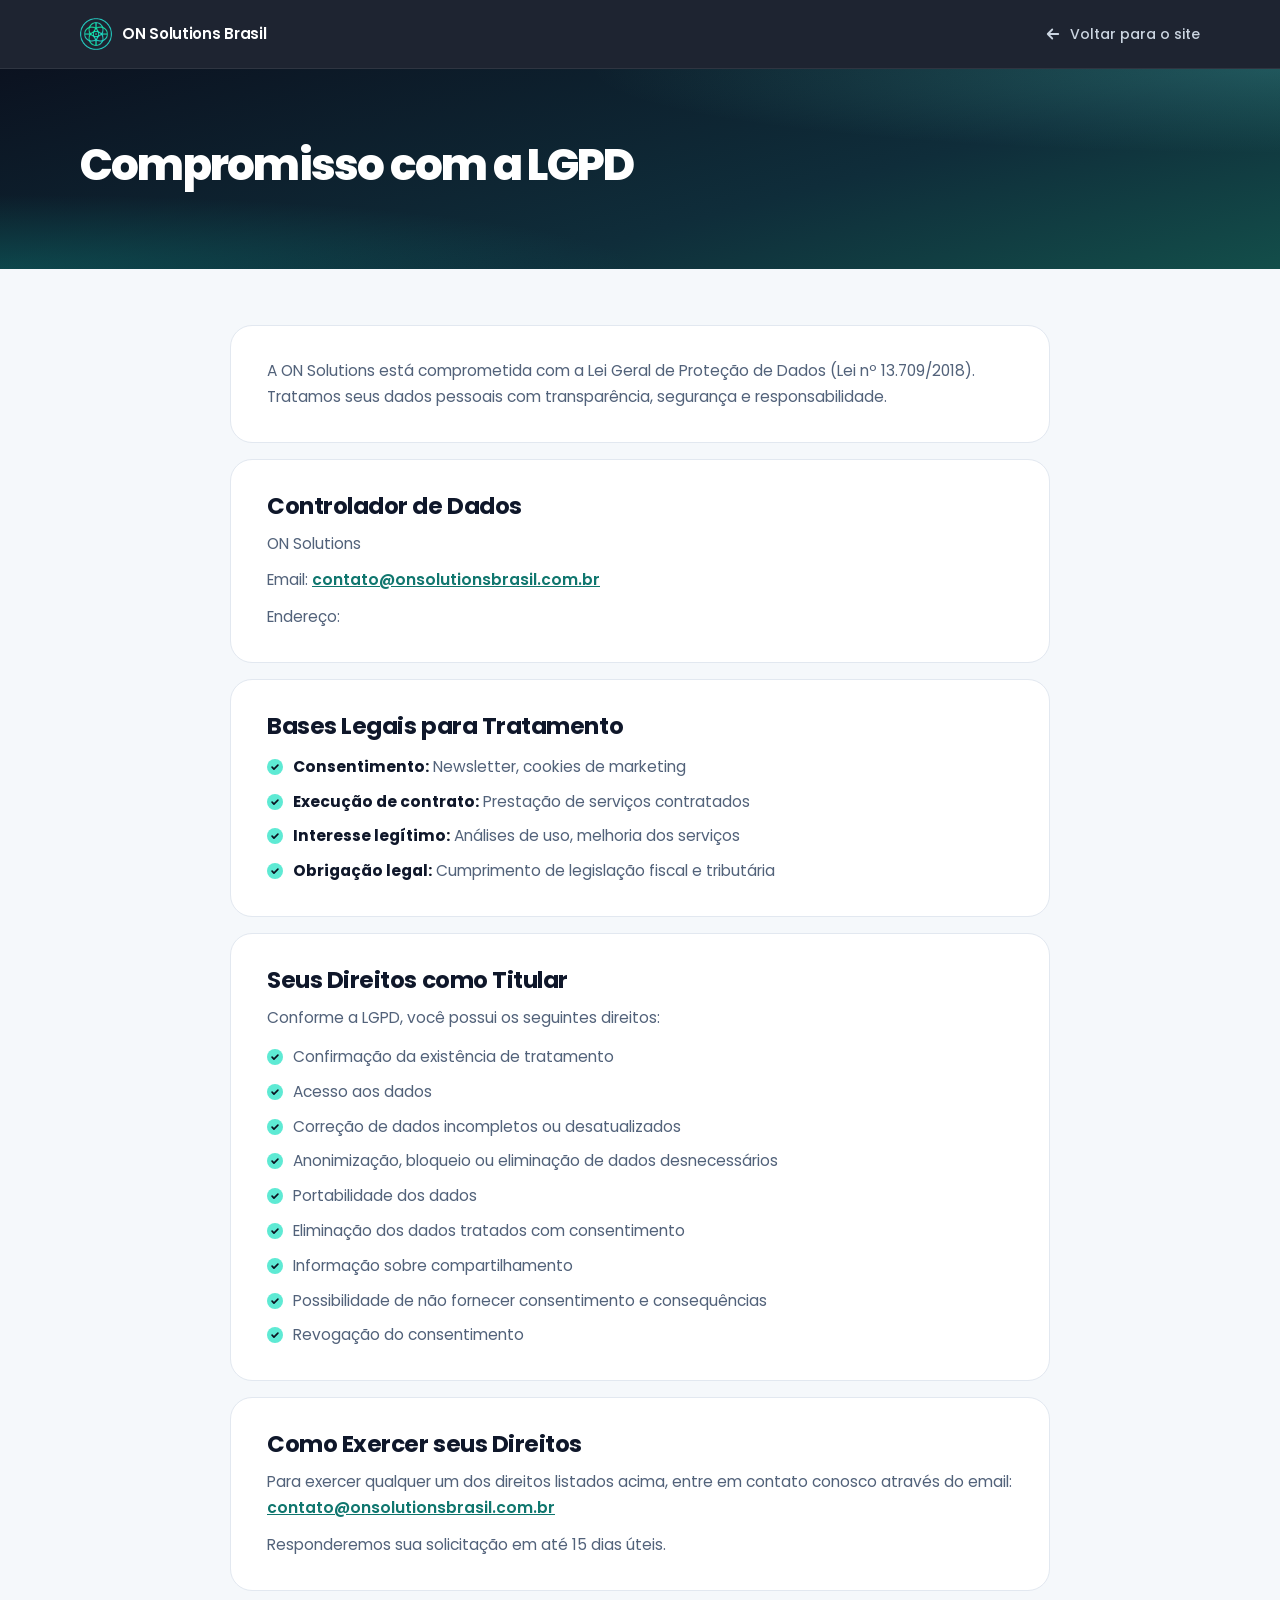
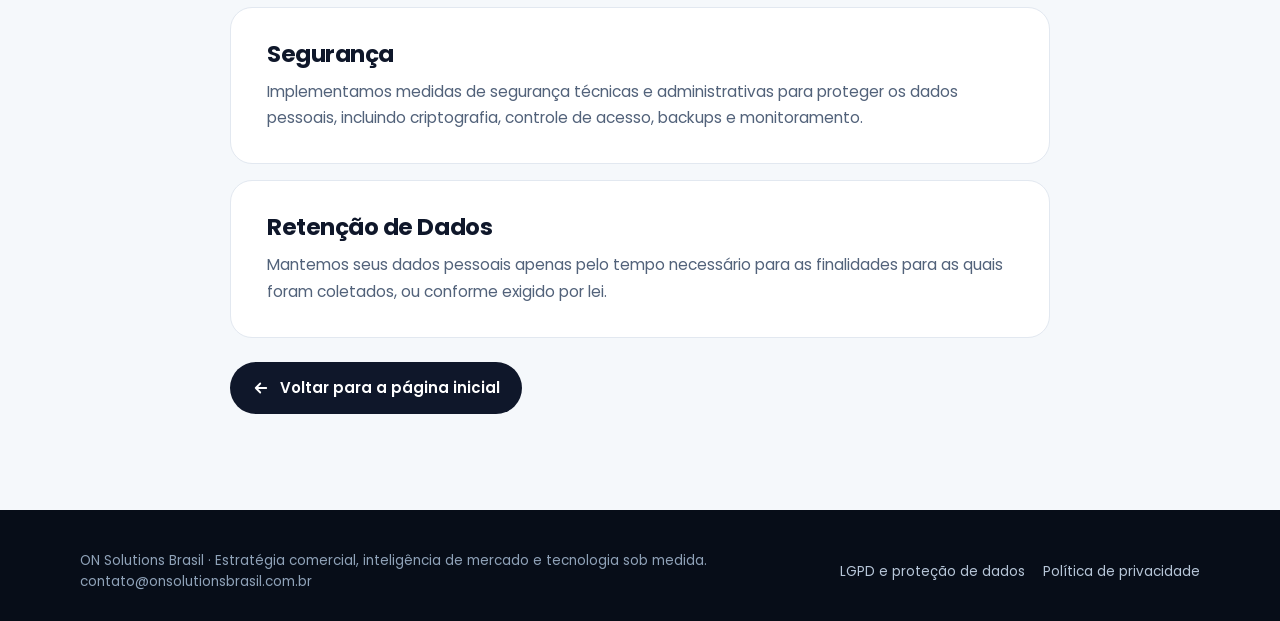
==== lgpd.html @ e9f489af "feat: Add legal pages for LGPD and privacy policies - Add LGPD compliance page (lgpd.html) with data" ====
<!DOCTYPE html>
<html lang="pt-BR">
<head>
<meta charset="UTF-8">
<meta name="viewport" content="width=device-width, initial-scale=1, viewport-fit=cover">
<meta name="theme-color" content="#0B1220">
<title>LGPD e proteção de dados | ON Solutions Brasil</title>
<meta name="description" content="Compromisso da ON Solutions com a Lei Geral de Proteção de Dados.">
<meta name="robots" content="noindex,follow">
<link rel="icon" type="image/png" href="assets/img/logo-on.png">
<link rel="preconnect" href="https://fonts.googleapis.com">
<link rel="preconnect" href="https://fonts.gstatic.com" crossorigin>
<link href="https://fonts.googleapis.com/css2?family=Poppins:wght@400;500;600;700;800&display=swap" rel="stylesheet">
<link rel="stylesheet" href="assets/css/style.css">
</head>
<body class="legal-page">
<header class="top"><div class="w top-in">
  <a class="brand" href="index.html"><img src="assets/img/logo-on.png" alt="" width="32" height="32"><span>ON Solutions<span class="br"> Brasil</span></span></a>
  <a class="back" href="index.html"><svg viewBox="0 0 24 24" aria-hidden="true"><path d="M19 12H5M11 6l-6 6 6 6"/></svg>Voltar para o site</a>
</div></header>
<main>
<section class="legal-hero"><div class="w">
  <h1 class="h">Compromisso com a LGPD</h1>
</div></section>
<section class="legal"><div class="w legal-in">
  <article class="card">
    <p>A ON Solutions está comprometida com a Lei Geral de Proteção de Dados (Lei nº 13.709/2018). Tratamos seus dados pessoais com transparência, segurança e responsabilidade.</p></article>
  <article class="card"><h2>Controlador de Dados</h2>
    <p>ON Solutions</p>
    <p>Email: <a href="mailto:contato@onsolutionsbrasil.com.br">contato@onsolutionsbrasil.com.br</a></p>
    <p>Endereço:</p></article>
  <article class="card"><h2>Bases Legais para Tratamento</h2>
    <ul>
      <li><strong>Consentimento:</strong> Newsletter, cookies de marketing</li>
      <li><strong>Execução de contrato:</strong> Prestação de serviços contratados</li>
      <li><strong>Interesse legítimo:</strong> Análises de uso, melhoria dos serviços</li>
      <li><strong>Obrigação legal:</strong> Cumprimento de legislação fiscal e tributária</li>
    </ul></article>
  <article class="card"><h2>Seus Direitos como Titular</h2>
    <p>Conforme a LGPD, você possui os seguintes direitos:</p>
    <ul>
      <li>Confirmação da existência de tratamento</li>
      <li>Acesso aos dados</li>
      <li>Correção de dados incompletos ou desatualizados</li>
      <li>Anonimização, bloqueio ou eliminação de dados desnecessários</li>
      <li>Portabilidade dos dados</li>
      <li>Eliminação dos dados tratados com consentimento</li>
      <li>Informação sobre compartilhamento</li>
      <li>Possibilidade de não fornecer consentimento e consequências</li>
      <li>Revogação do consentimento</li>
    </ul></article>
  <article class="card"><h2>Como Exercer seus Direitos</h2>
    <p>Para exercer qualquer um dos direitos listados acima, entre em contato conosco através do email: <a href="mailto:contato@onsolutionsbrasil.com.br">contato@onsolutionsbrasil.com.br</a></p>
    <p>Responderemos sua solicitação em até 15 dias úteis.</p></article>
  <article class="card"><h2>Segurança</h2>
    <p>Implementamos medidas de segurança técnicas e administrativas para proteger os dados pessoais, incluindo criptografia, controle de acesso, backups e monitoramento.</p></article>
  <article class="card"><h2>Retenção de Dados</h2>
    <p>Mantemos seus dados pessoais apenas pelo tempo necessário para as finalidades para as quais foram coletados, ou conforme exigido por lei.</p></article>
  <a class="back-btn" href="index.html"><svg viewBox="0 0 24 24" aria-hidden="true"><path d="M19 12H5M11 6l-6 6 6 6"/></svg>Voltar para a página inicial</a>
</div></section>
</main>
<footer class="foot"><div class="w foot-in">
  <div>ON Solutions Brasil · Estratégia comercial, inteligência de mercado e tecnologia sob medida.<br>contato@onsolutionsbrasil.com.br</div>
  <div class="lk"><a href="lgpd.html">LGPD e proteção de dados</a><a href="politica-de-privacidade.html">Política de privacidade</a></div>
</div></footer>
</body>
</html>
---- assets/css/style.css ----
:root{--ink:#0B1220;--navy:#0F172A;--bg:#F5F8FB;--line:#E2E8F0;--text:#0F172A;--soft:#52627A;--mint:#5EEAD4;--teal:#0D9488;--tealD:#0F766E;--wa:#25D366;--waD:#1EBE5B;--font:"Poppins","Segoe UI",system-ui,-apple-system,sans-serif}
*,*::before,*::after{box-sizing:border-box}
html{scroll-behavior:smooth;-webkit-text-size-adjust:100%}
body{margin:0;font-family:var(--font);color:var(--text);background:var(--bg);line-height:1.55;font-size:16px;-webkit-font-smoothing:antialiased;overflow-x:hidden}
h1,h2,h3,p,ul{margin:0}
ul{padding:0;list-style:none}
a{color:inherit}
img{display:block;max-width:100%}
.w{width:min(1120px,100% - 32px);margin-inline:auto}
:focus-visible{outline:3px solid var(--teal);outline-offset:3px;border-radius:10px}
.top :focus-visible,.hero :focus-visible,.proof :focus-visible,.final :focus-visible,.sticky :focus-visible{outline-color:var(--mint)}

/* Header */
.top{position:sticky;top:0;z-index:50;background:rgba(11,18,32,.92);backdrop-filter:blur(12px);-webkit-backdrop-filter:blur(12px);border-bottom:1px solid rgba(255,255,255,.08)}
.top-in{display:flex;align-items:center;justify-content:space-between;height:60px;gap:12px}
.brand{display:flex;align-items:center;gap:10px;color:#fff;font-weight:600;font-size:15px;letter-spacing:-.02em;white-space:nowrap}
.brand img{width:32px;height:32px}
.top-r{display:flex;align-items:center;gap:18px}
.top-phone{display:none;color:#CBD5E1;font-weight:500;font-size:15px;text-decoration:none}
.top-phone:hover{color:var(--mint)}
.top-btn{display:inline-flex;align-items:center;gap:8px;background:var(--wa);color:#06240F;font-weight:700;font-size:14px;padding:10px 16px;border-radius:999px;text-decoration:none;white-space:nowrap}
.top-btn svg{width:18px;height:18px;fill:currentColor}
@media(max-width:400px){.brand .br{display:none}}

/* Hero */
.hero{background:radial-gradient(90% 70% at 100% 0%,rgba(94,234,212,.22),transparent 60%),radial-gradient(80% 60% at 0% 100%,rgba(13,148,136,.32),transparent 62%),linear-gradient(165deg,#0B1220 0%,#0F2D3A 62%,#134E4A 100%);color:#fff;padding:26px 0 44px}
.hero-grid{display:grid;gap:26px}
.badge{display:inline-flex;align-items:center;gap:8px;font-size:13px;font-weight:600;color:var(--mint);background:rgba(94,234,212,.10);border:1px solid rgba(94,234,212,.30);padding:6px 12px;border-radius:999px}
.badge i{width:8px;height:8px;border-radius:50%;background:var(--mint);animation:ping 2s infinite}
@keyframes ping{0%{box-shadow:0 0 0 0 rgba(94,234,212,.6)}70%,100%{box-shadow:0 0 0 10px rgba(94,234,212,0)}}
.h{font-size:clamp(29px,8.4vw,54px);line-height:1.05;font-weight:800;letter-spacing:-.04em;margin-top:16px}
.h mark{background:none;color:var(--mint)}
.sub{margin-top:14px;font-size:clamp(17px,4.5vw,20px);line-height:1.45;color:#CBD7E4;max-width:560px}
.points{display:none}

/* Botão WhatsApp */
.cta{position:relative;display:flex;align-items:center;justify-content:center;gap:12px;width:100%;min-height:62px;padding:16px 22px;border-radius:18px;background:var(--wa);color:#06240F;font-family:inherit;font-weight:700;font-size:18px;line-height:1.2;text-decoration:none;text-align:center;box-shadow:0 14px 34px -10px rgba(37,211,102,.65),inset 0 -3px 0 rgba(0,0,0,.12);overflow:hidden;transition:transform .15s,background .15s;-webkit-tap-highlight-color:transparent}
.cta:hover{background:var(--waD)}
.cta:active{transform:translateY(1px) scale(.99)}
.cta svg{width:26px;height:26px;flex:none;fill:currentColor}
.cta .arr{width:22px;height:22px;fill:none;stroke:currentColor;stroke-width:2.6;stroke-linecap:round;stroke-linejoin:round}
.cta::after{content:"";position:absolute;inset:0;background:linear-gradient(110deg,transparent 30%,rgba(255,255,255,.45) 50%,transparent 70%);transform:translateX(-120%);animation:shine 3.4s ease-in-out infinite;pointer-events:none}
@keyframes shine{0%,55%{transform:translateX(-120%)}100%{transform:translateX(120%)}}

.trust{display:flex;flex-wrap:wrap;gap:8px 16px;margin-top:16px;font-size:13.5px;color:#B7C6D8}
.trust span{display:inline-flex;align-items:center;gap:7px}
.trust span::before,.points li::before,.offer li::before{content:"";flex:none;width:16px;height:16px;border-radius:50%;background:var(--mint) url("data:image/svg+xml,%3Csvg xmlns='http://www.w3.org/2000/svg' viewBox='0 0 24 24' fill='none' stroke='%230B1220' stroke-width='4' stroke-linecap='round' stroke-linejoin='round'%3E%3Cpath d='M5 12.5l4.5 4.5L19 7.5'/%3E%3C/svg%3E") center/10px no-repeat}

/* Prévia da conversa */
.chat{display:block;text-decoration:none;color:#fff;background:rgba(255,255,255,.06);border:1px solid rgba(255,255,255,.14);border-radius:24px;padding:14px;backdrop-filter:blur(8px);-webkit-backdrop-filter:blur(8px)}
.chat-head{display:flex;align-items:center;gap:10px;padding:4px 6px 12px;border-bottom:1px solid rgba(255,255,255,.10)}
.chat-head img{width:38px;height:38px;border-radius:50%;background:#0B1220;padding:4px}
.chat-head b{display:block;font-size:15px;line-height:1.2}
.chat-head small{font-size:12px;color:#9FB2C7}
.chat-body{padding:16px 4px 4px;display:flex;flex-direction:column;gap:12px}
.bubble{align-self:flex-end;max-width:92%;background:#005C4B;color:#E9FFF7;border-radius:16px 16px 4px 16px;padding:12px 14px;font-size:15px;line-height:1.45;box-shadow:0 8px 18px -10px rgba(0,0,0,.6)}
.chat-hint{font-size:12.5px;color:#9FB2C7;text-align:center}

/* Seções */
.sec{padding:52px 0}
.sec-w{background:#fff}
.eyebrow{font-size:13px;font-weight:700;color:var(--tealD);letter-spacing:.02em}
.t2{font-size:clamp(26px,6.8vw,40px);line-height:1.1;font-weight:800;letter-spacing:-.035em;margin-top:8px}
.lead2{margin-top:12px;color:var(--soft);font-size:16.5px;max-width:620px}

/* Desafios */
.pains{display:grid;gap:12px;margin-top:24px}
.pain{display:flex;align-items:center;gap:14px;width:100%;min-height:68px;padding:14px 16px;border-radius:18px;background:#fff;border:1.5px solid var(--line);font-family:inherit;font-weight:600;font-size:17px;line-height:1.3;letter-spacing:-.01em;color:inherit;text-align:left;cursor:pointer;transition:border-color .15s,background .15s,transform .15s;-webkit-tap-highlight-color:transparent}
.pain:hover{border-color:#9DDBB8}
.pain:active{transform:scale(.99)}
.pain .qt{flex:1}
.pain .ck{flex:none;width:30px;height:30px;border-radius:50%;border:2px solid #C5D0DD;display:grid;place-items:center;transition:background .15s,border-color .15s}
.pain .ck svg{width:16px;height:16px;fill:none;stroke:#fff;stroke-width:3.4;stroke-linecap:round;stroke-linejoin:round;opacity:0}
.pain[aria-pressed=true]{border-color:var(--wa);background:#F0FFF6}
.pain[aria-pressed=true] .ck{background:var(--wa);border-color:var(--wa)}
.pain[aria-pressed=true] .ck svg{opacity:1}
.pains-hint{margin-top:14px;font-size:14px;color:var(--soft);text-align:center;min-height:21px}

/* Benefícios */
.bens{display:grid;gap:14px;margin-top:26px}
.ben{background:var(--bg);border:1px solid var(--line);border-radius:20px;padding:20px}
.bi{width:46px;height:46px;border-radius:14px;background:linear-gradient(135deg,#0F2D3A,#134E4A);display:grid;place-items:center;margin-bottom:14px}
.bi svg{width:24px;height:24px;stroke:var(--mint);fill:none;stroke-width:2;stroke-linecap:round;stroke-linejoin:round}
.ben h3{font-size:18px;font-weight:700;letter-spacing:-.02em;line-height:1.25}
.ben p{margin-top:6px;color:var(--soft);font-size:15px}

/* Prova social */
.proof{background:#0B1220;color:#fff}
.proof .eyebrow{color:var(--mint)}
.stats{display:grid;grid-template-columns:1fr 1fr;gap:12px;margin-top:22px}
.stat{background:rgba(255,255,255,.06);border:1px solid rgba(255,255,255,.12);border-radius:18px;padding:16px}
.stat b{display:block;font-size:34px;font-weight:800;letter-spacing:-.04em;line-height:1;color:var(--mint)}
.stat span{display:block;margin-top:6px;font-size:13px;color:#B7C6D8}
.stat.wide{grid-column:1/-1}
.stat.wide b{font-size:26px}

/* Carrossel */
.marq{margin-top:22px;overflow-x:auto;scrollbar-width:none;-webkit-mask-image:linear-gradient(90deg,transparent,#000 8%,#000 92%,transparent);mask-image:linear-gradient(90deg,transparent,#000 8%,#000 92%,transparent)}
.marq::-webkit-scrollbar{display:none}
.marq.is-looping{overflow:hidden}
.track{display:flex;width:max-content}
.marq.is-looping .track{animation:mq var(--dur,40s) linear infinite;will-change:transform}
.marq.is-looping.is-paused .track{animation-play-state:paused}
@keyframes mq{to{transform:translateX(-50%)}}
.chip{flex:none;width:168px;height:64px;margin-right:12px;background:#fff;border-radius:14px;display:flex;align-items:center;justify-content:center;padding:10px 16px}
.chip img{max-width:136px;max-height:42px;width:auto;height:auto;object-fit:contain}
.chip .wm{font-weight:700;font-size:19px;letter-spacing:-.03em;color:#0F172A}

/* Como funciona */
.steps2{display:grid;gap:12px;margin-top:24px}
.st{display:flex;gap:16px;align-items:flex-start;background:#fff;border:1px solid var(--line);border-radius:20px;padding:18px}
.st .n{flex:none;width:44px;height:44px;border-radius:14px;background:var(--navy);color:var(--mint);font-weight:800;font-size:20px;display:grid;place-items:center}
.st b{display:block;font-size:17px;line-height:1.3}
.st p{color:var(--soft);font-size:15px;margin-top:2px}

/* Oferta */
.offer{background:linear-gradient(160deg,#0F2D3A,#134E4A);border-radius:26px;color:#fff;padding:26px 22px}
.offer .t2{margin-top:6px}
.offer ul{display:grid;gap:12px;margin:18px 0 24px}
.offer li{display:flex;gap:12px;align-items:flex-start;font-size:16.5px;line-height:1.4}
.offer li::before{margin-top:2px;width:20px;height:20px;background-size:12px}

/* FAQ */
#duvidas .w{display:flex;flex-direction:column;align-items:center;text-align:center}
#duvidas .faq{text-align:left}
.faq{display:grid;gap:10px;margin-top:22px;margin-inline:auto;width:100%;max-width:820px}
details{background:#fff;border:1px solid var(--line);border-radius:16px}
summary{cursor:pointer;list-style:none;padding:18px;font-weight:600;font-size:16.5px;display:flex;justify-content:space-between;gap:12px;align-items:center;min-height:58px;-webkit-tap-highlight-color:transparent}
summary::-webkit-details-marker{display:none}
summary::after{content:"+";font-size:26px;line-height:1;color:var(--tealD);flex:none}
details[open] summary::after{content:"–"}
details p{padding:0 18px 18px;color:var(--soft);font-size:15.5px}

/* CTA final */
.final{background:radial-gradient(90% 80% at 50% 0%,rgba(94,234,212,.18),transparent 60%),#0B1220;color:#fff;text-align:center;padding:58px 0 64px}
.final .h2{font-size:clamp(28px,7.4vw,44px);font-weight:800;letter-spacing:-.04em;line-height:1.08}
.final p.lead3{color:#C0CEDC;margin:14px auto 26px;max-width:520px;font-size:16.5px}
.note{margin-top:14px;font-size:13.5px;color:#93A7BD}

/* Footer */
.foot{background:#070D18;color:#8FA2B8;padding:28px 0 calc(28px + 84px);font-size:13.5px}
.foot-in{display:grid;gap:14px}
.foot a{color:#B7C6D8;text-decoration:none}
.foot a:hover{text-decoration:underline}
.foot .lk{display:flex;flex-wrap:wrap;gap:6px 18px}

/* Botão fixo */
.sticky{position:fixed;left:0;right:0;bottom:0;z-index:60;padding:10px 14px calc(10px + env(safe-area-inset-bottom));background:rgba(11,18,32,.94);backdrop-filter:blur(12px);-webkit-backdrop-filter:blur(12px);border-top:1px solid rgba(255,255,255,.10);animation:up .5s .5s both}
@keyframes up{from{transform:translateY(110%)}to{transform:none}}
.sticky .cta{min-height:58px;font-size:17px;max-width:520px;margin-inline:auto;box-shadow:0 10px 26px -10px rgba(37,211,102,.6),inset 0 -3px 0 rgba(0,0,0,.12)}

.idx{display:grid;gap:12px;margin-top:22px}
.idx a{display:block;background:#fff;border:1px solid var(--line);border-radius:16px;padding:16px;text-decoration:none}
.idx b{display:block;font-size:17px}
.idx span{display:block;color:var(--soft);font-size:14.5px;margin-top:2px}
.idx code{display:block;margin-top:8px;font-size:12.5px;background:var(--bg);padding:6px 8px;border-radius:8px;word-break:break-all;color:#334155}

/* Breakpoints pequenos */
@media(max-width:430px){.cta .arr{display:none}.cta{padding:16px 16px;font-size:17px;gap:10px}}
@media(max-width:380px){.cta,.sticky .cta{font-size:16px;gap:10px;padding:14px 14px}}
@media(max-width:340px){.cta,.sticky .cta{font-size:14.5px;gap:8px;padding:14px 10px}.cta svg{width:22px;height:22px}}

/* Desktop */
@media(min-width:860px){
.top-in{height:68px}
.top-phone{display:block}
.hero{padding:64px 0 88px}
.hero-grid{grid-template-columns:1.1fr .9fr;align-items:center;gap:56px}
.points{display:grid;gap:10px;margin-top:20px;font-size:16.5px;color:#E2E8F0}
.points li{display:flex;gap:10px;align-items:center}
.sec{padding:84px 0}
.pains{grid-template-columns:1fr 1fr}
.bens{grid-template-columns:repeat(4,1fr)}
.steps2{grid-template-columns:repeat(3,1fr)}
.stats{grid-template-columns:repeat(3,1fr)}
.stat.wide{grid-column:auto}
.offer{padding:44px 48px;display:grid;grid-template-columns:1.2fr 1fr;gap:32px;align-items:center}
.offer ul{margin:0}
.foot-in{grid-template-columns:1fr auto;align-items:center}
.faq{max-width:820px}
}

/* Refinamentos de espaçamento (sobrepõem as regras acima, como na referência) */
.w{width:min(1120px,100% - 40px)}
body{line-height:1.6}
.top{transition:transform .3s ease}
.top.hide{transform:translateY(-100%)}
.hero{padding:40px 0 64px}
.hero-grid{gap:40px}
.h{margin-top:22px;line-height:1.08}
.badge{padding:7px 14px}
.sub{margin-top:22px;line-height:1.6}
.trust{margin-top:30px;gap:12px 20px}
.chat{padding:20px;border-radius:28px}
.chat-head{padding:4px 6px 16px}
.chat-body{padding:22px 4px 6px;gap:16px}
.bubble{padding:15px 17px}
.sec{padding:76px 0}
.t2{margin-top:14px;line-height:1.14}
.lead2{margin-top:18px;line-height:1.65;max-width:600px}
.pains{margin-top:36px;gap:16px}
.pain{min-height:80px;padding:18px 20px;line-height:1.4}
.pains-hint{margin-top:22px}
.bens{margin-top:40px;gap:20px}
.ben{padding:28px 26px;border-radius:22px}
.bi{margin-bottom:20px}
.ben p{margin-top:10px;line-height:1.6}
.stats{margin-top:34px;gap:16px}
.stat{padding:22px}
.marq{margin-top:36px}
.chip{width:176px;height:70px;margin-right:16px}
.steps2{margin-top:34px;gap:16px}
.st{padding:24px 22px;gap:18px;border-radius:22px}
.st p{margin-top:6px;line-height:1.6}
.offer{padding:34px 26px;border-radius:28px}
.offer .t2{margin-top:10px}
.offer ul{gap:16px;margin:24px 0 0}
.faq{margin-top:34px;gap:14px}
summary{padding:22px}
details p{padding:0 22px 22px;line-height:1.7}
.final{padding:84px 0 92px}
.final p.lead3{margin:20px auto 0;line-height:1.65}
.note{margin-top:18px}
.foot{padding-top:40px}
.idx{gap:18px;margin-top:32px}
.idx a{padding:22px}
@media(max-width:380px){.w{width:min(1120px,100% - 32px)}}
@media(min-width:860px){
.w{width:min(1120px,100% - 64px)}
.hero{padding:96px 0 120px}
.hero-grid{gap:80px}
.sec{padding:120px 0}
.lead2{font-size:17.5px}
.pains{gap:20px}
.bens{gap:24px}
.steps2{gap:20px}
.offer{padding:52px 56px;gap:48px}
.final{padding:112px 0 120px}
}

@media(prefers-reduced-motion:reduce){*{animation:none!important;transition:none!important}html{scroll-behavior:auto}}

/* Legal pages */
.legal-page .brand{text-decoration:none}
.back{display:inline-flex;align-items:center;gap:8px;color:#CBD5E1;font-weight:500;font-size:14px;text-decoration:none;white-space:nowrap}
.back:hover{color:var(--mint)}
.back svg,.back-btn svg{width:18px;height:18px;flex:none;fill:none;stroke:currentColor;stroke-width:2.4;stroke-linecap:round;stroke-linejoin:round}
.legal-hero{background:radial-gradient(90% 70% at 100% 0%,rgba(94,234,212,.22),transparent 60%),radial-gradient(80% 60% at 0% 100%,rgba(13,148,136,.32),transparent 62%),linear-gradient(165deg,#0B1220 0%,#0F2D3A 62%,#134E4A 100%);color:#fff;padding:44px 0 52px}
.legal-hero .h{margin-top:0;font-size:clamp(28px,7vw,44px)}
.legal{padding:36px 0 64px}
.legal-in{max-width:820px;display:grid;gap:16px}
.legal .card{background:#fff;border:1px solid var(--line);border-radius:22px;padding:24px 22px}
.legal h2{font-size:clamp(19px,4.8vw,23px);font-weight:700;letter-spacing:-.02em;line-height:1.25}
.legal p{margin-top:10px;color:var(--soft);font-size:15.5px;line-height:1.7;overflow-wrap:anywhere}
.legal .card>p:first-child{margin-top:0}
.legal ul{display:grid;gap:10px;margin-top:14px}
.legal li{position:relative;padding-left:26px;color:var(--soft);font-size:15.5px;line-height:1.6}
.legal li::before{content:"";position:absolute;left:0;top:4px;width:16px;height:16px;border-radius:50%;background:var(--mint) url("data:image/svg+xml,%3Csvg xmlns='http://www.w3.org/2000/svg' viewBox='0 0 24 24' fill='none' stroke='%230B1220' stroke-width='4' stroke-linecap='round' stroke-linejoin='round'%3E%3Cpath d='M5 12.5l4.5 4.5L19 7.5'/%3E%3C/svg%3E") center/10px no-repeat}
.legal strong{color:var(--text)}
.legal p a{color:var(--tealD);font-weight:600}
.back-btn{justify-self:start;display:inline-flex;align-items:center;gap:10px;margin-top:8px;background:var(--navy);color:#fff;font-weight:600;font-size:15px;padding:14px 22px;border-radius:999px;text-decoration:none}
.back-btn:hover{background:#134E4A}
.legal-page .foot{padding-bottom:28px}
@media(min-width:860px){.legal-hero{padding:72px 0 80px}.legal{padding:56px 0 96px}.legal .card{padding:32px 36px}}
.legal h3{font-size:16.5px;font-weight:600;line-height:1.3;margin-top:18px;color:var(--text)}
.legal h3+p{margin-top:4px}
@media(max-width:400px){.back{font-size:13px}}
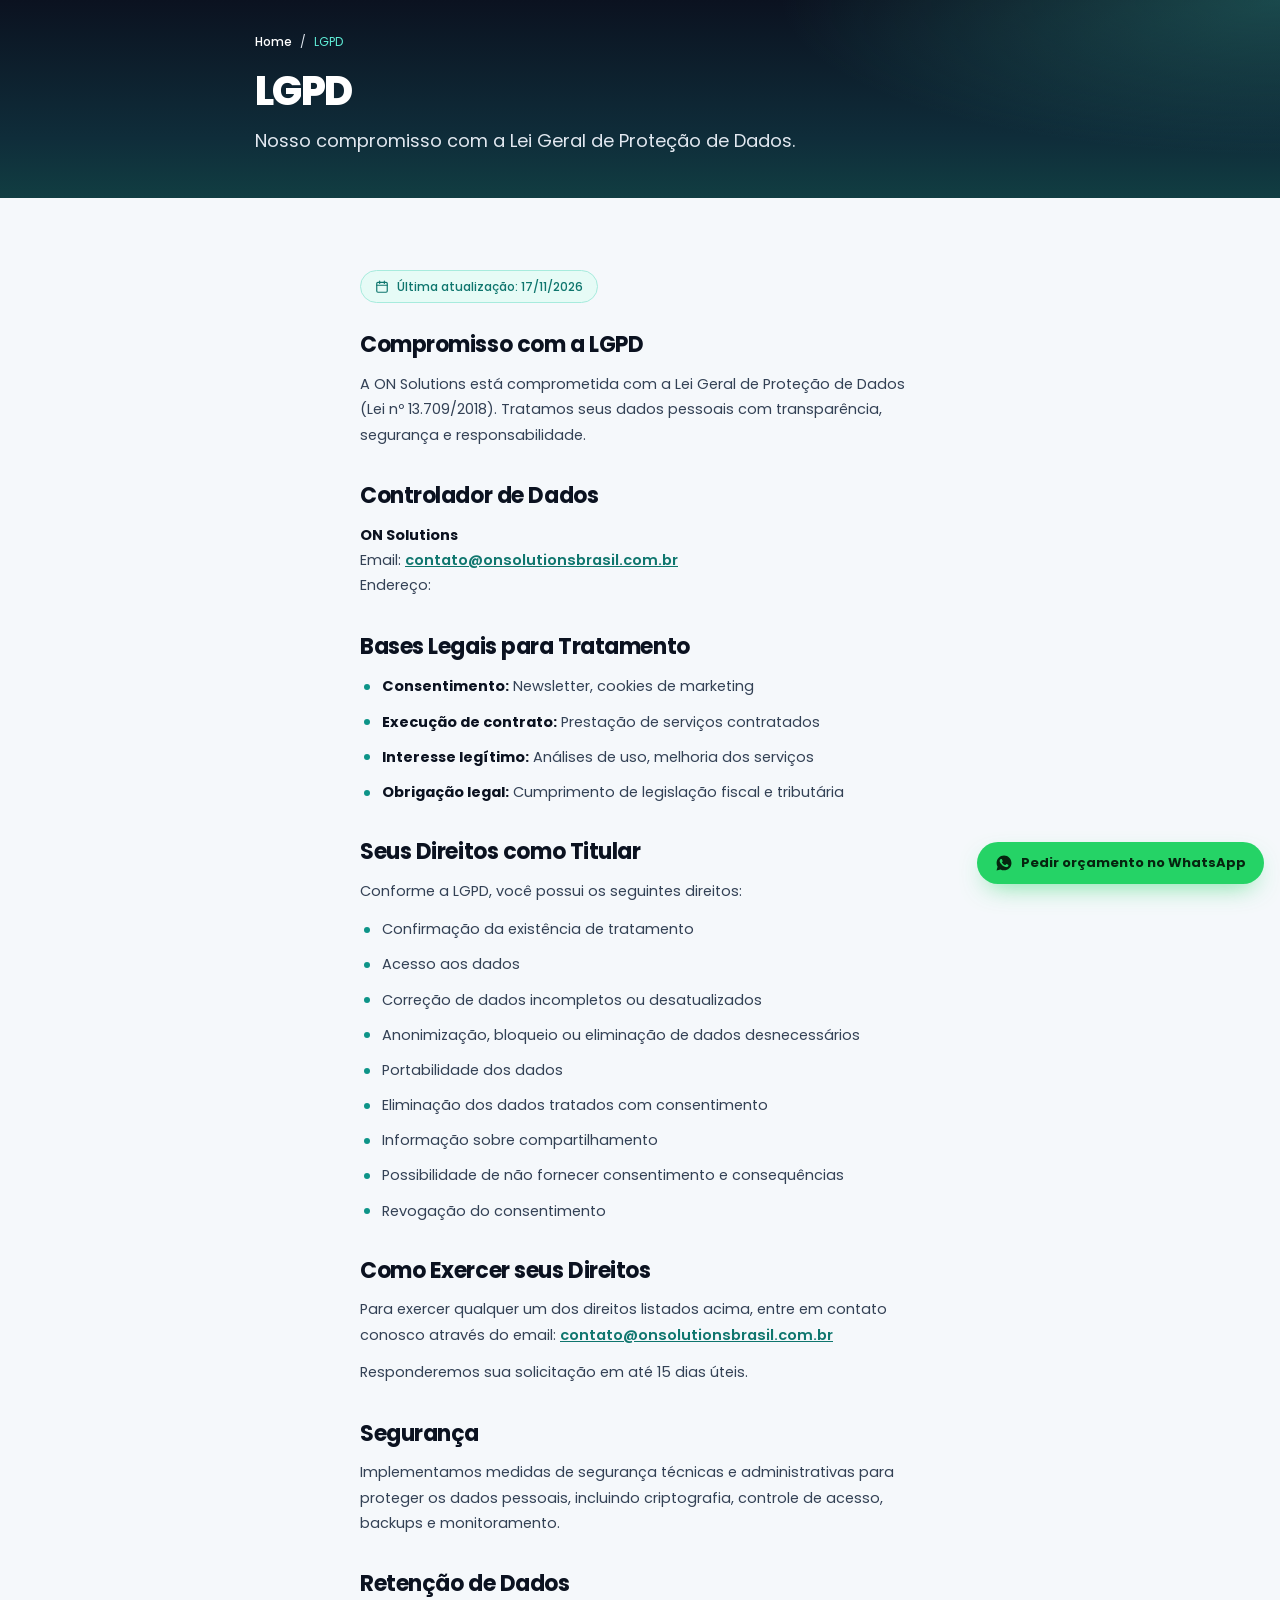
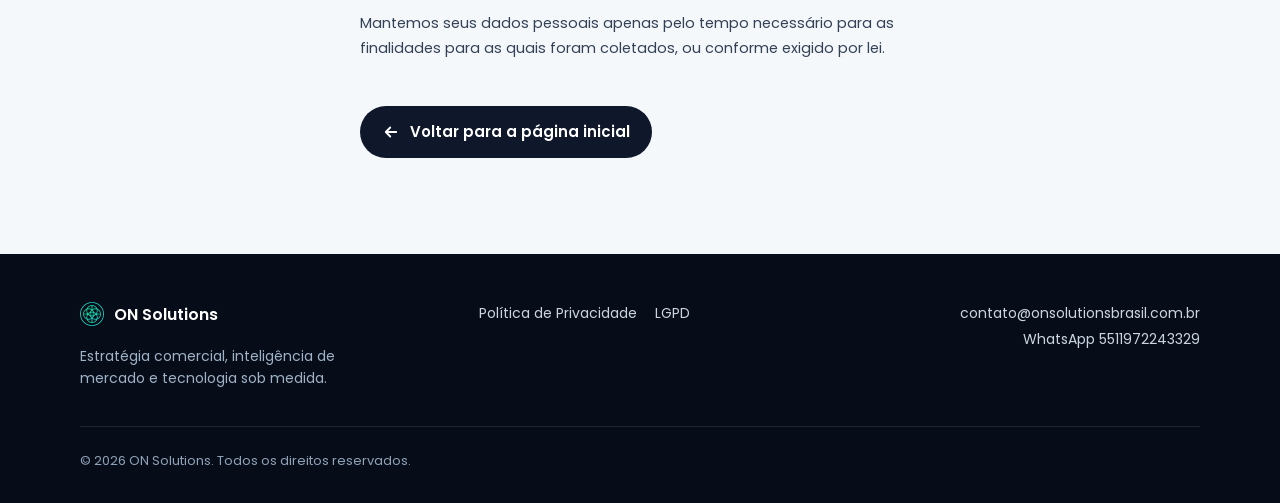
==== commit 521648b7: "style(legal): Refactor legal pages layout and add footer styling - Simplify legal page hero section " ====
--- a/lgpd.html
+++ b/lgpd.html
@@ -14,29 +14,26 @@
 <link rel="stylesheet" href="assets/css/style.css">
 </head>
 <body class="legal-page">
-<header class="top"><div class="w top-in">
-  <a class="brand" href="index.html"><img src="assets/img/logo-on.png" alt="" width="32" height="32"><span>ON Solutions<span class="br"> Brasil</span></span></a>
-  <a class="back" href="index.html"><svg viewBox="0 0 24 24" aria-hidden="true"><path d="M19 12H5M11 6l-6 6 6 6"/></svg>Voltar para o site</a>
-</div></header>
 <main>
-<section class="legal-hero"><div class="w">
-  <h1 class="h">Compromisso com a LGPD</h1>
+<section class="legal-hero"><div class="w legal-hero-in">
+  <nav class="crumb" aria-label="Navegação"><a href="index.html">Home</a><span aria-hidden="true">/</span><span aria-current="page">LGPD</span></nav>
+  <h1 class="h">LGPD</h1>
+  <p class="sub">Nosso compromisso com a Lei Geral de Proteção de Dados.</p>
 </div></section>
-<section class="legal"><div class="w legal-in">
-  <article class="card">
-    <p>A ON Solutions está comprometida com a Lei Geral de Proteção de Dados (Lei nº 13.709/2018). Tratamos seus dados pessoais com transparência, segurança e responsabilidade.</p></article>
-  <article class="card"><h2>Controlador de Dados</h2>
-    <p>ON Solutions</p>
-    <p>Email: <a href="mailto:contato@onsolutionsbrasil.com.br">contato@onsolutionsbrasil.com.br</a></p>
-    <p>Endereço:</p></article>
-  <article class="card"><h2>Bases Legais para Tratamento</h2>
+<div class="legal"><div class="w legal-in">
+  <span class="upd"><svg viewBox="0 0 24 24" aria-hidden="true"><rect x="3" y="4" width="18" height="17" rx="2"/><path d="M3 9h18M8 2v4M16 2v4"/></svg>Última atualização: 17/11/2026</span>
+  <section><h2>Compromisso com a LGPD</h2>
+    <p>A ON Solutions está comprometida com a Lei Geral de Proteção de Dados (Lei nº 13.709/2018). Tratamos seus dados pessoais com transparência, segurança e responsabilidade.</p></section>
+  <section><h2>Controlador de Dados</h2>
+    <p><strong>ON Solutions</strong><br>Email: <a href="mailto:contato@onsolutionsbrasil.com.br">contato@onsolutionsbrasil.com.br</a><br>Endereço:</p></section>
+  <section><h2>Bases Legais para Tratamento</h2>
     <ul>
       <li><strong>Consentimento:</strong> Newsletter, cookies de marketing</li>
       <li><strong>Execução de contrato:</strong> Prestação de serviços contratados</li>
       <li><strong>Interesse legítimo:</strong> Análises de uso, melhoria dos serviços</li>
       <li><strong>Obrigação legal:</strong> Cumprimento de legislação fiscal e tributária</li>
-    </ul></article>
-  <article class="card"><h2>Seus Direitos como Titular</h2>
+    </ul></section>
+  <section><h2>Seus Direitos como Titular</h2>
     <p>Conforme a LGPD, você possui os seguintes direitos:</p>
     <ul>
       <li>Confirmação da existência de tratamento</li>
@@ -48,20 +45,19 @@
       <li>Informação sobre compartilhamento</li>
       <li>Possibilidade de não fornecer consentimento e consequências</li>
       <li>Revogação do consentimento</li>
-    </ul></article>
-  <article class="card"><h2>Como Exercer seus Direitos</h2>
+    </ul></section>
+  <section><h2>Como Exercer seus Direitos</h2>
     <p>Para exercer qualquer um dos direitos listados acima, entre em contato conosco através do email: <a href="mailto:contato@onsolutionsbrasil.com.br">contato@onsolutionsbrasil.com.br</a></p>
-    <p>Responderemos sua solicitação em até 15 dias úteis.</p></article>
-  <article class="card"><h2>Segurança</h2>
-    <p>Implementamos medidas de segurança técnicas e administrativas para proteger os dados pessoais, incluindo criptografia, controle de acesso, backups e monitoramento.</p></article>
-  <article class="card"><h2>Retenção de Dados</h2>
-    <p>Mantemos seus dados pessoais apenas pelo tempo necessário para as finalidades para as quais foram coletados, ou conforme exigido por lei.</p></article>
+    <p>Responderemos sua solicitação em até 15 dias úteis.</p></section>
+  <section><h2>Segurança</h2>
+    <p>Implementamos medidas de segurança técnicas e administrativas para proteger os dados pessoais, incluindo criptografia, controle de acesso, backups e monitoramento.</p></section>
+  <section><h2>Retenção de Dados</h2>
+    <p>Mantemos seus dados pessoais apenas pelo tempo necessário para as finalidades para as quais foram coletados, ou conforme exigido por lei.</p></section>
   <a class="back-btn" href="index.html"><svg viewBox="0 0 24 24" aria-hidden="true"><path d="M19 12H5M11 6l-6 6 6 6"/></svg>Voltar para a página inicial</a>
-</div></section>
+</div></div>
 </main>
-<footer class="foot"><div class="w foot-in">
-  <div>ON Solutions Brasil · Estratégia comercial, inteligência de mercado e tecnologia sob medida.<br>contato@onsolutionsbrasil.com.br</div>
-  <div class="lk"><a href="lgpd.html">LGPD e proteção de dados</a><a href="politica-de-privacidade.html">Política de privacidade</a></div>
-</div></footer>
+<footer class="site-foot"><div class="w"><div class="sf-top"><div class="sf-about"><a class="sf-brand" href="index.html"><img src="assets/img/logo-on.png" alt="" width="24" height="24">ON Solutions</a><p>Estratégia comercial, inteligência de mercado e tecnologia sob medida.</p></div><nav class="sf-links" aria-label="Rodapé"><a href="politica-de-privacidade.html">Política de Privacidade</a><a href="lgpd.html">LGPD</a></nav><div class="sf-contact"><a href="mailto:contato@onsolutionsbrasil.com.br">contato@onsolutionsbrasil.com.br</a><a data-wa="Olá, vim do site e gostaria de saber mais sobre os serviços da ON Solutions." data-pos="rodape" href="#">WhatsApp 5511972243329</a></div></div><p class="sf-copy">© 2026 ON Solutions. Todos os direitos reservados.</p></div></footer>
+<a class="wa-float" data-wa="Olá, vim do site e gostaria de saber mais sobre os serviços da ON Solutions." data-pos="flutuante" href="#"><svg viewBox="0 0 24 24" aria-hidden="true"><path d="M12.04 2C6.58 2 2.13 6.45 2.13 11.91c0 1.75.46 3.45 1.32 4.95L2.05 22l5.25-1.38a9.9 9.9 0 0 0 4.74 1.21c5.46 0 9.91-4.45 9.91-9.91S17.5 2 12.04 2Zm5.8 14.1c-.25.69-1.45 1.32-2 1.37-.5.05-1.13.07-1.82-.11-.42-.13-.96-.31-1.65-.6-2.9-1.25-4.8-4.17-4.95-4.36-.14-.19-1.18-1.57-1.18-3s.75-2.13 1.02-2.42c.26-.29.57-.36.76-.36h.55c.18 0 .42-.07.65.5.25.58.83 2 .9 2.15.07.14.12.31.02.5-.09.19-.14.31-.28.48-.14.17-.3.37-.43.5-.14.14-.29.29-.12.58.17.29.74 1.22 1.59 1.97 1.09.97 2.01 1.27 2.3 1.41.29.14.46.12.63-.07.17-.19.72-.84.91-1.13.19-.29.38-.24.65-.14.26.1 1.67.79 1.96.93.29.14.48.22.55.34.07.12.07.7-.18 1.39Z"/></svg>Pedir orçamento no WhatsApp</a>
+<script src="assets/js/main.js"></script>
 </body>
 </html>
--- a/assets/css/style.css
+++ b/assets/css/style.css
@@ -241,27 +241,45 @@
 @media(prefers-reduced-motion:reduce){*{animation:none!important;transition:none!important}html{scroll-behavior:auto}}
 
 /* Legal pages */
-.legal-page .brand{text-decoration:none}
-.back{display:inline-flex;align-items:center;gap:8px;color:#CBD5E1;font-weight:500;font-size:14px;text-decoration:none;white-space:nowrap}
-.back:hover{color:var(--mint)}
-.back svg,.back-btn svg{width:18px;height:18px;flex:none;fill:none;stroke:currentColor;stroke-width:2.4;stroke-linecap:round;stroke-linejoin:round}
-.legal-hero{background:radial-gradient(90% 70% at 100% 0%,rgba(94,234,212,.22),transparent 60%),radial-gradient(80% 60% at 0% 100%,rgba(13,148,136,.32),transparent 62%),linear-gradient(165deg,#0B1220 0%,#0F2D3A 62%,#134E4A 100%);color:#fff;padding:44px 0 52px}
-.legal-hero .h{margin-top:0;font-size:clamp(28px,7vw,44px)}
-.legal{padding:36px 0 64px}
-.legal-in{max-width:820px;display:grid;gap:16px}
-.legal .card{background:#fff;border:1px solid var(--line);border-radius:22px;padding:24px 22px}
-.legal h2{font-size:clamp(19px,4.8vw,23px);font-weight:700;letter-spacing:-.02em;line-height:1.25}
-.legal p{margin-top:10px;color:var(--soft);font-size:15.5px;line-height:1.7;overflow-wrap:anywhere}
-.legal .card>p:first-child{margin-top:0}
-.legal ul{display:grid;gap:10px;margin-top:14px}
-.legal li{position:relative;padding-left:26px;color:var(--soft);font-size:15.5px;line-height:1.6}
-.legal li::before{content:"";position:absolute;left:0;top:4px;width:16px;height:16px;border-radius:50%;background:var(--mint) url("data:image/svg+xml,%3Csvg xmlns='http://www.w3.org/2000/svg' viewBox='0 0 24 24' fill='none' stroke='%230B1220' stroke-width='4' stroke-linecap='round' stroke-linejoin='round'%3E%3Cpath d='M5 12.5l4.5 4.5L19 7.5'/%3E%3C/svg%3E") center/10px no-repeat}
-.legal strong{color:var(--text)}
+.legal-hero{background:radial-gradient(60% 120% at 100% 0%,rgba(45,140,130,.45),transparent 65%),linear-gradient(180deg,#0B1220 0%,#0F2D3A 70%,#134E4A 130%);color:#fff;padding:28px 0 40px}
+.legal-hero-in{max-width:770px}
+.crumb{display:flex;align-items:center;gap:8px;font-size:12px;color:#E2E8F0}
+.crumb a{color:#fff;text-decoration:none;font-weight:500}
+.crumb a:hover{text-decoration:underline}
+.crumb [aria-current]{color:var(--mint)}
+.legal-hero .h{margin-top:18px;font-size:clamp(28px,7vw,40px);line-height:1.1}
+.legal-hero .sub{margin-top:14px;font-size:clamp(15px,3.8vw,18px);line-height:1.5;color:#E2E8F0}
+.legal{padding:56px 0 72px;background:var(--bg)}
+.legal-in{max-width:560px}
+.upd{display:inline-flex;align-items:center;gap:8px;font-size:12px;font-weight:500;color:var(--tealD);background:#E6FBF6;border:1px solid #A7EBDD;padding:6px 14px;border-radius:999px}
+.upd svg{width:14px;height:14px;flex:none;fill:none;stroke:currentColor;stroke-width:2;stroke-linecap:round;stroke-linejoin:round}
+.legal section{margin-top:34px}
+.legal .upd+section{margin-top:28px}
+.legal h2{font-size:clamp(19px,4.8vw,22px);font-weight:700;letter-spacing:-.02em;line-height:1.3;color:var(--ink)}
+.legal h3{font-size:15px;font-weight:600;line-height:1.3;margin-top:22px;color:var(--ink)}
+.legal p{margin-top:12px;color:#334155;font-size:14.5px;line-height:1.75;overflow-wrap:anywhere}
+.legal h3+p{margin-top:8px}
+.legal ul{display:grid;gap:12px;margin-top:14px}
+.legal li{position:relative;padding-left:22px;color:#334155;font-size:14.5px;line-height:1.6}
+.legal li::before{content:"";position:absolute;left:4px;top:.6em;width:6px;height:6px;border-radius:50%;background:var(--teal)}
+.legal strong{color:var(--ink)}
 .legal p a{color:var(--tealD);font-weight:600}
-.back-btn{justify-self:start;display:inline-flex;align-items:center;gap:10px;margin-top:8px;background:var(--navy);color:#fff;font-weight:600;font-size:15px;padding:14px 22px;border-radius:999px;text-decoration:none}
+.back-btn{display:inline-flex;align-items:center;gap:10px;margin-top:44px;background:var(--navy);color:#fff;font-weight:600;font-size:15px;padding:14px 22px;border-radius:999px;text-decoration:none}
 .back-btn:hover{background:#134E4A}
-.legal-page .foot{padding-bottom:28px}
-@media(min-width:860px){.legal-hero{padding:72px 0 80px}.legal{padding:56px 0 96px}.legal .card{padding:32px 36px}}
-.legal h3{font-size:16.5px;font-weight:600;line-height:1.3;margin-top:18px;color:var(--text)}
-.legal h3+p{margin-top:4px}
-@media(max-width:400px){.back{font-size:13px}}
+.back-btn svg{width:18px;height:18px;flex:none;fill:none;stroke:currentColor;stroke-width:2.4;stroke-linecap:round;stroke-linejoin:round}
+.wa-float{position:fixed;right:16px;bottom:calc(16px + env(safe-area-inset-bottom));z-index:60;display:inline-flex;align-items:center;gap:8px;background:var(--wa);color:#06240F;font-weight:700;font-size:13px;line-height:1.2;padding:12px 18px;border-radius:999px;text-decoration:none;box-shadow:0 10px 26px -10px rgba(37,211,102,.7)}
+.wa-float:hover{background:var(--waD)}
+.wa-float svg{width:18px;height:18px;flex:none;fill:currentColor}
+.site-foot{background:#070D18;color:#9FB2C7;padding:48px 0 32px;font-size:14px}
+.site-foot a{color:#CBD5E1;text-decoration:none}
+.site-foot a:hover{color:var(--mint)}
+.sf-top{display:grid;gap:28px;padding-bottom:36px;border-bottom:1px solid rgba(255,255,255,.10)}
+.sf-brand{display:inline-flex;align-items:center;gap:10px;color:#fff!important;font-weight:600;font-size:16px}
+.sf-brand img{width:24px;height:24px}
+.sf-about p{margin-top:12px;max-width:300px;line-height:1.6;color:#9FB2C7}
+.sf-links{display:flex;flex-wrap:wrap;align-content:flex-start;gap:12px 18px}
+.sf-contact{display:grid;gap:4px;align-content:flex-start;line-height:1.6}
+.sf-copy{padding-top:24px;font-size:13px;color:#8FA2B8}
+@media(min-width:860px){.sf-top{grid-template-columns:1.2fr 1.3fr 1fr;gap:48px}.sf-contact{justify-items:end;text-align:right}}
+@media(min-width:860px){.legal-hero{padding:32px 0 44px}.legal{padding:72px 0 96px}}
+@media(max-width:480px){.wa-float{left:16px;justify-content:center}}
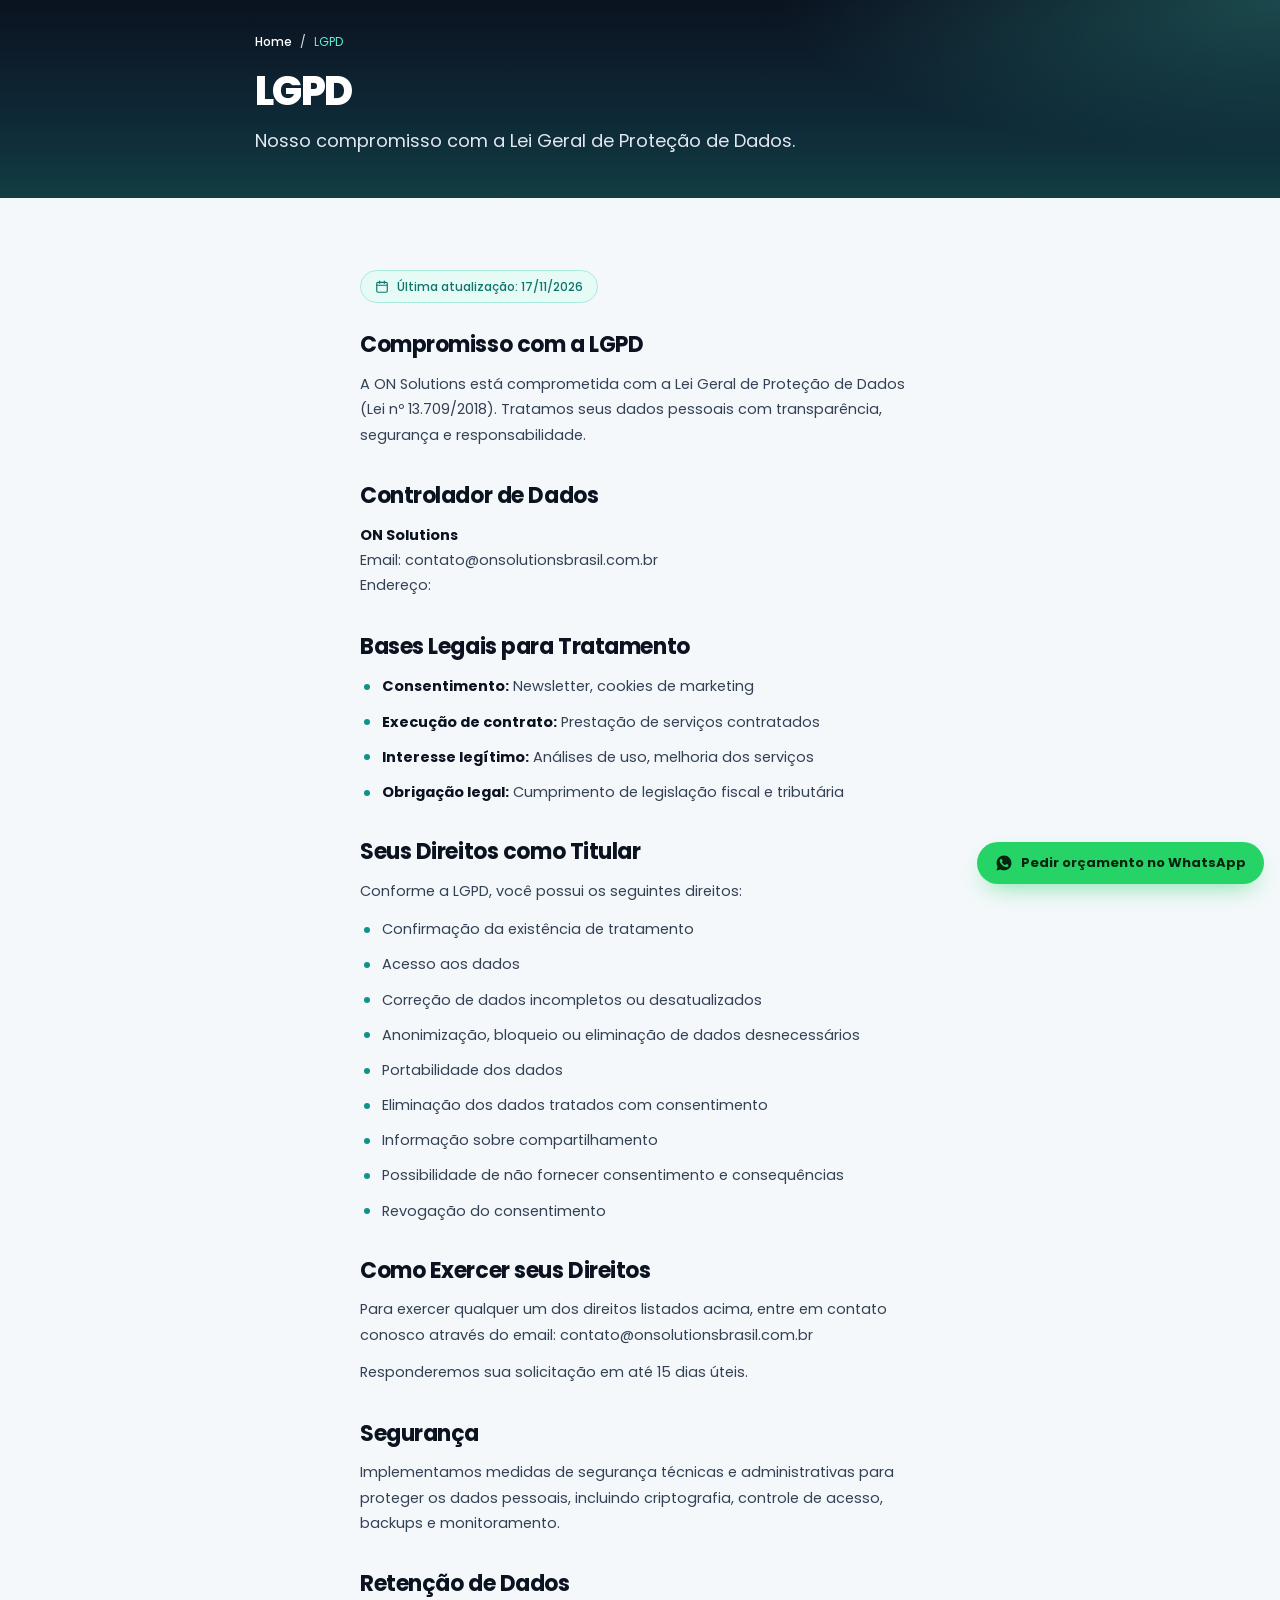
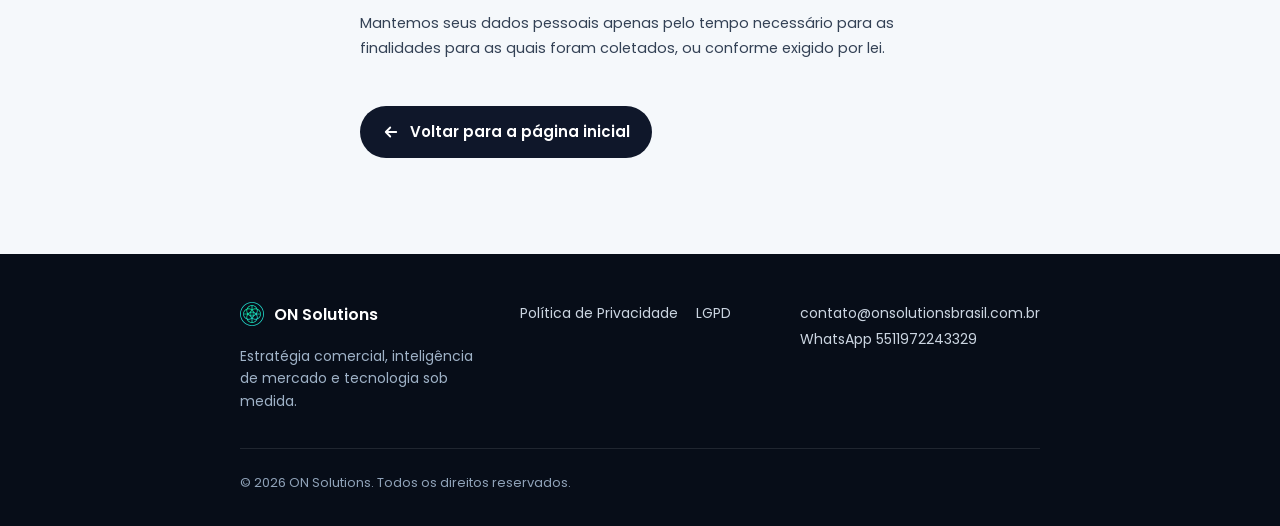
==== commit 418b66ad: "style(legal): Refine legal pages styling and improve link interactions - Update legal page links to " ====
--- a/lgpd.html
+++ b/lgpd.html
@@ -11,7 +11,7 @@
 <link rel="preconnect" href="https://fonts.googleapis.com">
 <link rel="preconnect" href="https://fonts.gstatic.com" crossorigin>
 <link href="https://fonts.googleapis.com/css2?family=Poppins:wght@400;500;600;700;800&display=swap" rel="stylesheet">
-<link rel="stylesheet" href="assets/css/style.css">
+<link rel="stylesheet" href="assets/css/style.css?v=5">
 </head>
 <body class="legal-page">
 <main>
@@ -21,7 +21,7 @@
   <p class="sub">Nosso compromisso com a Lei Geral de Proteção de Dados.</p>
 </div></section>
 <div class="legal"><div class="w legal-in">
-  <span class="upd"><svg viewBox="0 0 24 24" aria-hidden="true"><rect x="3" y="4" width="18" height="17" rx="2"/><path d="M3 9h18M8 2v4M16 2v4"/></svg>Última atualização: 17/11/2026</span>
+  <span class="upd"><svg width="14" height="14" viewBox="0 0 24 24" aria-hidden="true"><rect x="3" y="4" width="18" height="17" rx="2"/><path d="M3 9h18M8 2v4M16 2v4"/></svg>Última atualização: 17/11/2026</span>
   <section><h2>Compromisso com a LGPD</h2>
     <p>A ON Solutions está comprometida com a Lei Geral de Proteção de Dados (Lei nº 13.709/2018). Tratamos seus dados pessoais com transparência, segurança e responsabilidade.</p></section>
   <section><h2>Controlador de Dados</h2>
@@ -53,11 +53,11 @@
     <p>Implementamos medidas de segurança técnicas e administrativas para proteger os dados pessoais, incluindo criptografia, controle de acesso, backups e monitoramento.</p></section>
   <section><h2>Retenção de Dados</h2>
     <p>Mantemos seus dados pessoais apenas pelo tempo necessário para as finalidades para as quais foram coletados, ou conforme exigido por lei.</p></section>
-  <a class="back-btn" href="index.html"><svg viewBox="0 0 24 24" aria-hidden="true"><path d="M19 12H5M11 6l-6 6 6 6"/></svg>Voltar para a página inicial</a>
+  <a class="back-btn" href="index.html"><svg width="18" height="18" viewBox="0 0 24 24" aria-hidden="true"><path d="M19 12H5M11 6l-6 6 6 6"/></svg>Voltar para a página inicial</a>
 </div></div>
 </main>
 <footer class="site-foot"><div class="w"><div class="sf-top"><div class="sf-about"><a class="sf-brand" href="index.html"><img src="assets/img/logo-on.png" alt="" width="24" height="24">ON Solutions</a><p>Estratégia comercial, inteligência de mercado e tecnologia sob medida.</p></div><nav class="sf-links" aria-label="Rodapé"><a href="politica-de-privacidade.html">Política de Privacidade</a><a href="lgpd.html">LGPD</a></nav><div class="sf-contact"><a href="mailto:contato@onsolutionsbrasil.com.br">contato@onsolutionsbrasil.com.br</a><a data-wa="Olá, vim do site e gostaria de saber mais sobre os serviços da ON Solutions." data-pos="rodape" href="#">WhatsApp 5511972243329</a></div></div><p class="sf-copy">© 2026 ON Solutions. Todos os direitos reservados.</p></div></footer>
-<a class="wa-float" data-wa="Olá, vim do site e gostaria de saber mais sobre os serviços da ON Solutions." data-pos="flutuante" href="#"><svg viewBox="0 0 24 24" aria-hidden="true"><path d="M12.04 2C6.58 2 2.13 6.45 2.13 11.91c0 1.75.46 3.45 1.32 4.95L2.05 22l5.25-1.38a9.9 9.9 0 0 0 4.74 1.21c5.46 0 9.91-4.45 9.91-9.91S17.5 2 12.04 2Zm5.8 14.1c-.25.69-1.45 1.32-2 1.37-.5.05-1.13.07-1.82-.11-.42-.13-.96-.31-1.65-.6-2.9-1.25-4.8-4.17-4.95-4.36-.14-.19-1.18-1.57-1.18-3s.75-2.13 1.02-2.42c.26-.29.57-.36.76-.36h.55c.18 0 .42-.07.65.5.25.58.83 2 .9 2.15.07.14.12.31.02.5-.09.19-.14.31-.28.48-.14.17-.3.37-.43.5-.14.14-.29.29-.12.58.17.29.74 1.22 1.59 1.97 1.09.97 2.01 1.27 2.3 1.41.29.14.46.12.63-.07.17-.19.72-.84.91-1.13.19-.29.38-.24.65-.14.26.1 1.67.79 1.96.93.29.14.48.22.55.34.07.12.07.7-.18 1.39Z"/></svg>Pedir orçamento no WhatsApp</a>
+<a class="wa-float" data-wa="Olá, vim do site e gostaria de saber mais sobre os serviços da ON Solutions." data-pos="flutuante" href="#"><svg width="18" height="18" viewBox="0 0 24 24" aria-hidden="true"><path d="M12.04 2C6.58 2 2.13 6.45 2.13 11.91c0 1.75.46 3.45 1.32 4.95L2.05 22l5.25-1.38a9.9 9.9 0 0 0 4.74 1.21c5.46 0 9.91-4.45 9.91-9.91S17.5 2 12.04 2Zm5.8 14.1c-.25.69-1.45 1.32-2 1.37-.5.05-1.13.07-1.82-.11-.42-.13-.96-.31-1.65-.6-2.9-1.25-4.8-4.17-4.95-4.36-.14-.19-1.18-1.57-1.18-3s.75-2.13 1.02-2.42c.26-.29.57-.36.76-.36h.55c.18 0 .42-.07.65.5.25.58.83 2 .9 2.15.07.14.12.31.02.5-.09.19-.14.31-.28.48-.14.17-.3.37-.43.5-.14.14-.29.29-.12.58.17.29.74 1.22 1.59 1.97 1.09.97 2.01 1.27 2.3 1.41.29.14.46.12.63-.07.17-.19.72-.84.91-1.13.19-.29.38-.24.65-.14.26.1 1.67.79 1.96.93.29.14.48.22.55.34.07.12.07.7-.18 1.39Z"/></svg>Pedir orçamento no WhatsApp</a>
 <script src="assets/js/main.js"></script>
 </body>
 </html>
--- a/assets/css/style.css
+++ b/assets/css/style.css
@@ -263,7 +263,8 @@
 .legal li{position:relative;padding-left:22px;color:#334155;font-size:14.5px;line-height:1.6}
 .legal li::before{content:"";position:absolute;left:4px;top:.6em;width:6px;height:6px;border-radius:50%;background:var(--teal)}
 .legal strong{color:var(--ink)}
-.legal p a{color:var(--tealD);font-weight:600}
+.legal p a{color:inherit;text-decoration:none}
+.legal p a:hover{color:var(--tealD);text-decoration:underline}
 .back-btn{display:inline-flex;align-items:center;gap:10px;margin-top:44px;background:var(--navy);color:#fff;font-weight:600;font-size:15px;padding:14px 22px;border-radius:999px;text-decoration:none}
 .back-btn:hover{background:#134E4A}
 .back-btn svg{width:18px;height:18px;flex:none;fill:none;stroke:currentColor;stroke-width:2.4;stroke-linecap:round;stroke-linejoin:round}
@@ -271,6 +272,7 @@
 .wa-float:hover{background:var(--waD)}
 .wa-float svg{width:18px;height:18px;flex:none;fill:currentColor}
 .site-foot{background:#070D18;color:#9FB2C7;padding:48px 0 32px;font-size:14px}
+.site-foot .w{max-width:800px}
 .site-foot a{color:#CBD5E1;text-decoration:none}
 .site-foot a:hover{color:var(--mint)}
 .sf-top{display:grid;gap:28px;padding-bottom:36px;border-bottom:1px solid rgba(255,255,255,.10)}
@@ -280,6 +282,6 @@
 .sf-links{display:flex;flex-wrap:wrap;align-content:flex-start;gap:12px 18px}
 .sf-contact{display:grid;gap:4px;align-content:flex-start;line-height:1.6}
 .sf-copy{padding-top:24px;font-size:13px;color:#8FA2B8}
-@media(min-width:860px){.sf-top{grid-template-columns:1.2fr 1.3fr 1fr;gap:48px}.sf-contact{justify-items:end;text-align:right}}
+@media(min-width:860px){.sf-top{grid-template-columns:1.3fr 1.3fr auto;gap:40px}}
 @media(min-width:860px){.legal-hero{padding:32px 0 44px}.legal{padding:72px 0 96px}}
 @media(max-width:480px){.wa-float{left:16px;justify-content:center}}
